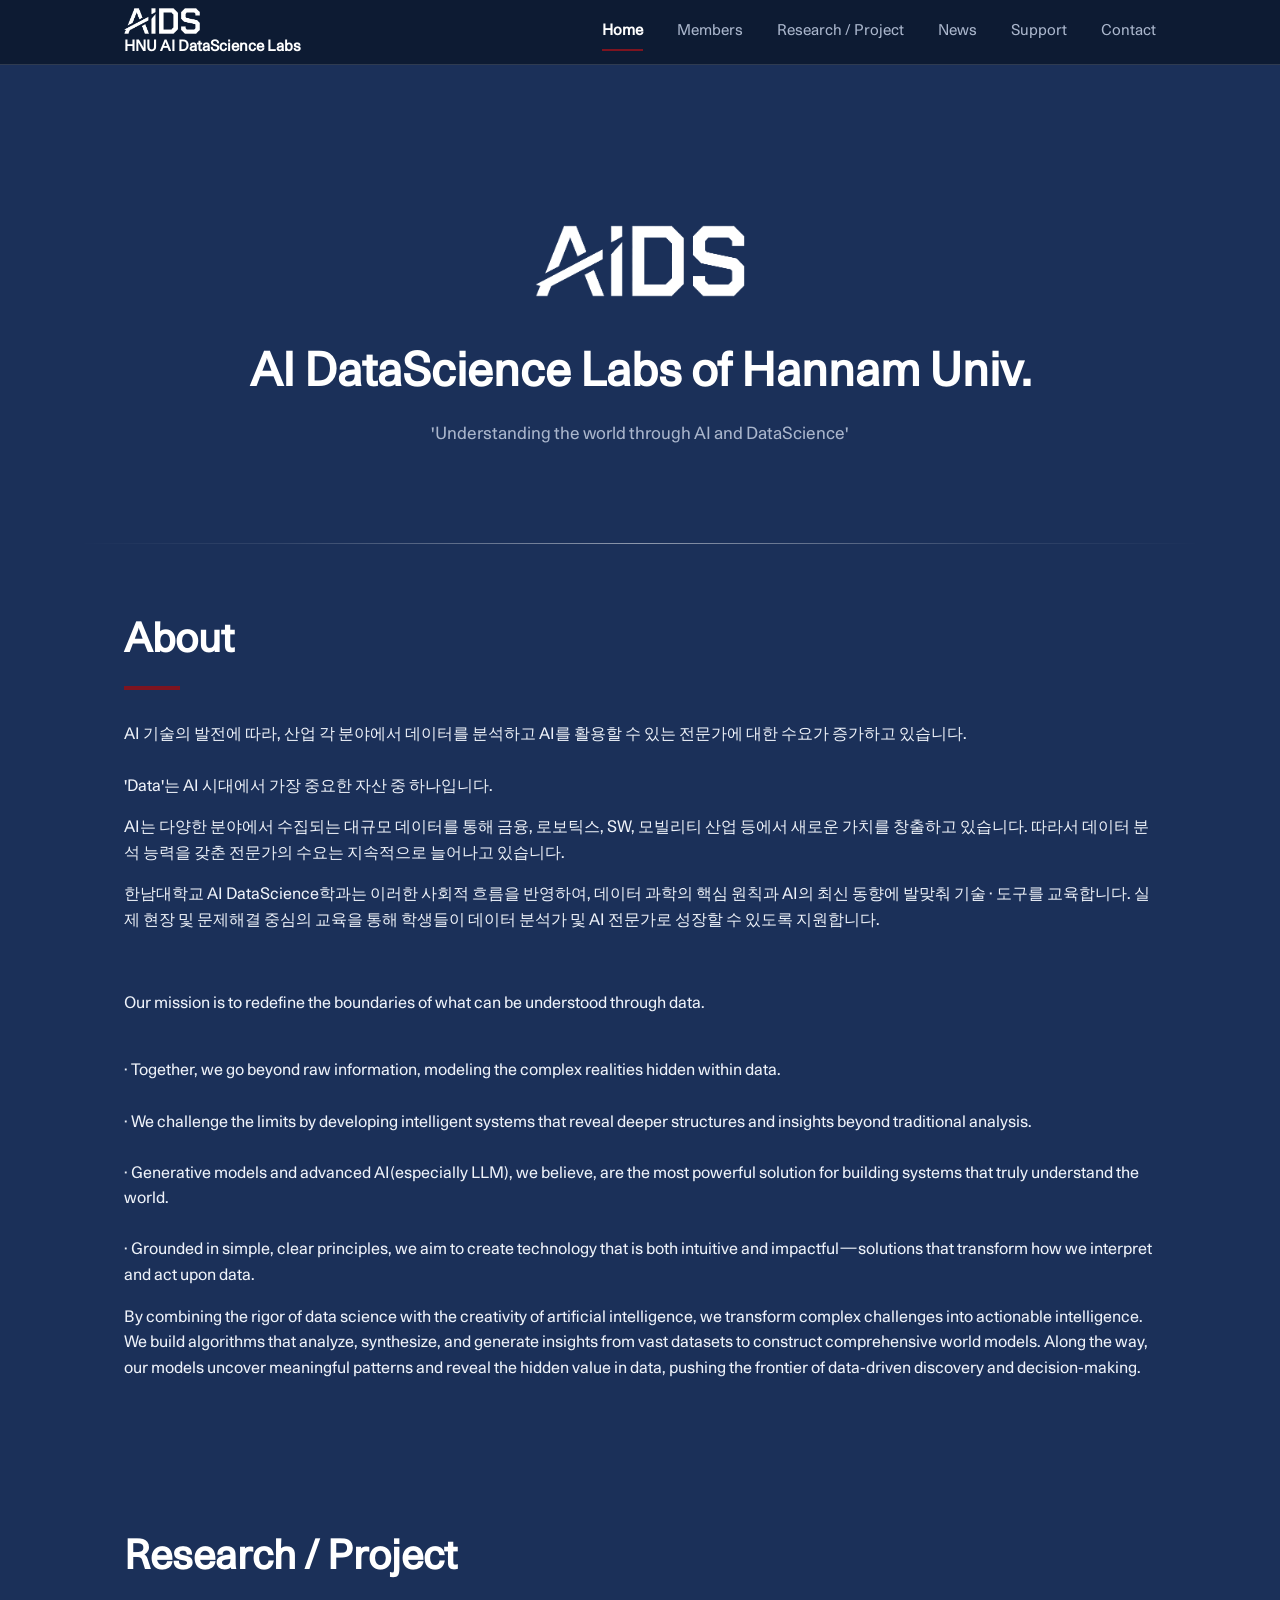
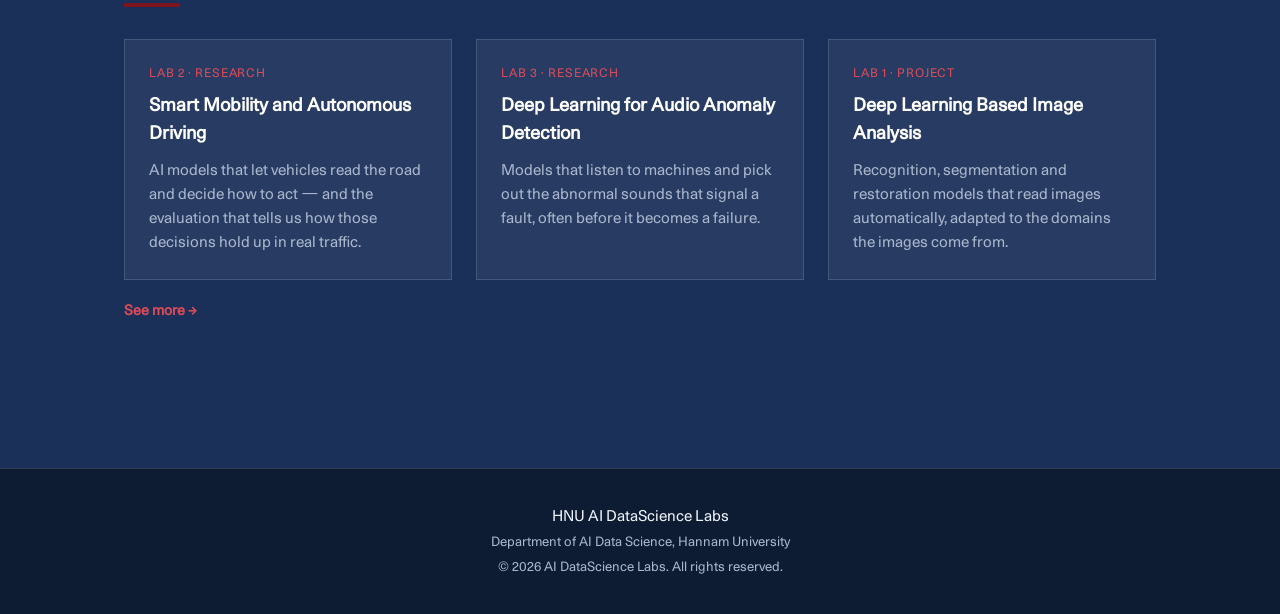
==== index.html @ 81bef3a7 "Add HNU AI DataScience Labs static site Static lab site for Hannam University's AI DataScience labs:" ====
<!DOCTYPE html>
<html lang="en">
<head>
    <meta charset="utf-8">
    <meta name="viewport" content="width=device-width, initial-scale=1.0">
    <title>AI DataScience Labs — Hannam University</title>
    <link rel="stylesheet" href="css/style.css">
</head>
<body>

    <!-- 상단 헤더 (모든 페이지 공통) -->
    <header class="site-header">
        <div class="header-inner">
            <a href="index.html" class="logo">
                <img src="assets/AIDS%20logo.png" alt="AI and DataScience, Hannam University" class="logo-img">
                HNU AI DataScience Labs
            </a>
            <nav class="gnb">
                <a href="index.html" class="active">Home</a>

                <div class="has-dropdown">
                    <a href="members.html">Members</a>
                    <div class="dropdown">
                        <a href="members.html#professor">Professor</a>
                        <a href="members.html#students">Students</a>
                    </div>
                </div>

                <a href="research.html">Research / Project</a>


                <div class="has-dropdown">
                    <a href="news.html">News</a>
                    <div class="dropdown">
                        <a href="news.html#news">News</a>
                        <a href="news.html#notices">Notices</a>
                    </div>
                </div>

                <a href="support.html">Support</a>
                <a href="contact.html">Contact</a>
            </nav>
        </div>
    </header>

    <!-- Hero — 배경은 본문과 동일한 남색 단색, CTA 버튼 없음 -->
    <section class="hero">
        <div class="container">
            <!-- TODO(dummy): 연구실 정식 명칭 확정 시 교체 -->
            <h1 class="hero__title">
                <img class="hero__logo" src="assets/AIDS%20logo.png" alt="AI DataScience Labs">
                <span class="hero__name">AI DataScience Labs of Hannam Univ.</span>
            </h1>
            <p class="hero__tagline">
                <!-- TODO(dummy): 실제 값 필요 -->
                'Understanding the world through AI and DataScience'
            </p>
        </div>
    </section>

    <!-- Hero ↔ About 경계 구분선 (양쪽 여백 + 끝이 흐려지는 선) -->
    <hr class="section-divider">

    <!-- About — 연구 그룹 소개 (숫자 지표 strip 없음) -->
    <section class="section">
        <div class="container">
            <h2 class="page-title">About</h2>
            <!-- TODO(dummy): 실제 값 필요 -->
            <p>
                AI 기술의 발전에 따라, 산업 각 분야에서 데이터를 분석하고 AI를 활용할 수 있는 전문가에 대한 수요가 증가하고 있습니다.
                <Br>
                <br>'Data'는 AI 시대에서 가장 중요한 자산 중 하나입니다. 
                <p>
                AI는 다양한 분야에서 수집되는 대규모 데이터를 통해 금융, 로보틱스, SW, 모빌리티 산업 등에서 새로운 가치를 창출하고 있습니다. 따라서 데이터 분석 능력을 갖춘 전문가의 수요는 지속적으로 늘어나고 있습니다.
                </p>
                <p>한남대학교 AI DataScience학과는 이러한 사회적 흐름을 반영하여, 데이터 과학의 핵심 원칙과 AI의 최신 동향에 발맞춰 기술 · 도구를 교육합니다. 실제 현장 및 문제해결 중심의 교육을 통해 학생들이 데이터 분석가 및 AI 전문가로 성장할 수 있도록 지원합니다.
                </p>
            </p>
            <br>
            <p>
            Our mission is to redefine the boundaries of what can be understood through data.
            <p>
            <br>· Together, we go beyond raw information, modeling the complex realities hidden within data.
            <br>
            <br>· We challenge the limits by developing intelligent systems that reveal deeper structures and insights beyond traditional analysis.
            <br>
            <br>· Generative models and advanced AI(especially LLM), we believe, are the most powerful solution for building systems that truly understand the world.
            <br>
            <br>· Grounded in simple, clear principles, we aim to create technology that is both intuitive and impactful—solutions that transform how we interpret and act upon data.
            </p>
            </p>
            <p>
            By combining the rigor of data science with the creativity of artificial intelligence, we transform complex challenges into actionable intelligence. We build algorithms that analyze, synthesize, and generate insights from vast datasets to construct comprehensive world models. Along the way, our models uncover meaningful patterns and reveal the hidden value in data, pushing the frontier of data-driven discovery and decision-making. 
            </p>
        </div>
    </section>

    <!-- Research Areas 미리보기 -->
    <section class="section">
        <div class="container">
            <h2 class="page-title">Research / Project</h2>
            <!-- 미리보기 3장 — Lab 2 · Lab 3 · Lab 1 에서 한 항목씩. 본문은 research.html 이 담당한다 -->
            <div class="card-grid">
                <div class="card">
                    <span class="card__lab">Lab 2 · Research</span>
                    <h3>Smart Mobility and Autonomous Driving</h3>
                    <p>AI models that let vehicles read the road and decide how to act — and the evaluation that tells us how those decisions hold up in real traffic.</p>
                </div>
                <div class="card">
                    <span class="card__lab">Lab 3 · Research</span>
                    <h3>Deep Learning for Audio Anomaly Detection</h3>
                    <p>Models that listen to machines and pick out the abnormal sounds that signal a fault, often before it becomes a failure.</p>
                </div>
                <div class="card">
                    <span class="card__lab">Lab 1 · Project</span>
                    <h3>Deep Learning Based Image Analysis</h3>
                    <p>Recognition, segmentation and restoration models that read images automatically, adapted to the domains the images come from.</p>
                </div>
            </div>
            <a href="research.html" class="more-link">See more →</a>
        </div>
    </section>


    <!-- 하단 푸터 (모든 페이지 공통) -->
    <footer class="site-footer">
        <div class="container">
            <p>HNU AI DataScience Labs</p>
            <p class="footer-sub">Department of AI Data Science, Hannam University</p>
            <p class="footer-sub">© 2026 AI DataScience Labs. All rights reserved.</p>
        </div>
    </footer>

    <script src="js/main.js"></script>
</body>
</html>
---- css/style.css ----
/* ============================================================
   AI DataScience Labs — 전체 공통 스타일
   구성 순서는 CLAUDE.md 5-1 참고
   색 규칙: 배경 = 남색 / 포인트 = 자주색 + 흰색 (파란색 사용 금지)
   ============================================================ */

/* ---------- 0. 웹폰트 (self-host) ---------- */
/* Polestar Unica77 TT — assets/fonts/ 에 self-host (외부 CDN 의존 없음).
   woff2 우선, woff 폴백. 로딩 중에는 swap 으로 폴백 산세리프를 먼저 보여준다. */
@font-face {
    font-family: "Polestar Unica77 TT";
    src: url("../assets/fonts/unica77.woff2") format("woff2"),
         url("../assets/fonts/unica77.woff") format("woff");
    font-weight: 400;
    font-style: normal;
    font-display: swap;
}

/* ---------- 1. 색상 및 공통 변수 ---------- */
:root {
    /* 배경 — 남색 계열 */
    --navy-deep: #0d1b33;               /* 헤더·푸터 (짙은 남색) */
    --navy-bg: #1b3059;                 /* 본문 배경 (밝은 남색, 전 페이지 공통) */
    --surface: rgba(255, 255, 255, .06);/* 카드·박스 표면 */
    --line: rgba(255, 255, 255, .14);   /* 구분선·테두리 */

    /* 글자 */
    --text: #eef2f9;                    /* 기본 글자 */
    --text-muted: #aab6cc;              /* 보조 글자 */

    /* 포인트 — 짙은 빨강(와인/피색) + 흰색.
       변수명은 --purple 이지만 값은 딥 레드다 (전 페이지가 이 변수를 참조). */
    --purple: #7d1420;                  /* 브랜드 강조(박스·채움·외곽선) — 딥 레드(피색) */
    --purple-dark: #5c0e17;             /* hover·active — 더 짙은 레드 */
    --purple-text: #de4b59;             /* 글자에 쓰는 포인트 — 남색 배경에서 잘 보이도록 밝게 */
    --point-white: #ffffff;             /* 고대비 강조 */

    /* 카테고리 색 — News 배지 · 필터 버튼 공용 */
    --cat-award: #f2c94c;               /* 노랑(골드) */
    --cat-paper: #4fd18b;               /* 초록(민트) */
    --cat-event: #f87171;               /* 빨강(코랄) */

    /* 레이아웃 (전 페이지 공통) */
    --container: 1080px;
    --header-h: 64px;
}

/* ---------- 2. Reset & Base ---------- */
* {
    box-sizing: border-box;
}

body {
    margin: 0;
    /* Polestar Unica77 TT (self-host 웹폰트) → 없으면 제네릭 sans-serif 폴백.
       맨 뒤 제네릭이 없으면 Windows 에서 serif(Times)로 떨어진다. 따옴표는 폰트명에만. */
    font-family: "Polestar Unica77 TT", sans-serif;
    color: var(--text);
    line-height: 1.6;
    background: var(--navy-bg);         /* 그라디언트·배경이미지 사용 안 함 */
}

/* 폼 요소는 body 폰트를 상속하지 않는다 — 브라우저 기본 버튼/입력 폰트를 덮어쓴다 */
button,
input,
textarea,
select {
    font-family: inherit;
}

a {
    color: inherit;
    text-decoration: none;
}

img {
    max-width: 100%;
}

/* ---------- 3. 공통 레이아웃 ---------- */
.container {
    max-width: var(--container);
    margin: 0 auto;
    padding: 0 24px;
}

.section {
    padding: 64px 0;
}

/* 섹션 경계 구분선 — 양쪽 끝을 잇지 않고 여백을 두며, 끝으로 갈수록 흐려진다 */
.section-divider {
    /* 컨테이너(1080px)보다 넓게 — 좌우 80px 여백만 남기고, 초광폭 화면에선 1400px 상한 */
    width: min(calc(100% - 160px), 1400px);
    margin: 0 auto;
    border: 0;
    height: 1px;
    /* 중앙이 가장 진하고, 양끝으로 길게 흐려진다 (평평한 구간 없음) */
    background: linear-gradient(
        to right,
        transparent 0%,
        rgba(255, 255, 255, .10) 18%,
        rgba(255, 255, 255, .50) 50%,
        rgba(255, 255, 255, .10) 82%,
        transparent 100%
    );
}

/* ---------- 4. 헤더 + GNB + 드롭다운 (공통) ---------- */
.site-header {
    background: var(--navy-deep);
    border-bottom: 1px solid var(--line);
    position: sticky;
    top: 0;
    z-index: 100;
}

.header-inner {
    max-width: var(--container);
    margin: 0 auto;
    padding: 0 24px;
    height: var(--header-h);
    display: flex;
    align-items: center;
    justify-content: space-between;
}

/* 로고 이미지 위 · 랩 이름 아래 (세로 배치) */
.logo {
    display: flex;
    flex-direction: column;
    align-items: flex-start;    /* 이미지·텍스트 모두 왼쪽 기준 정렬 */
    gap: 4px;
    font-size: 15px;            /* GNB 링크와 동일 크기 */
    font-weight: 800;
    line-height: 1.2;           /* 헤더 높이(64px) 안에 두 줄이 들어가도록 */
    color: var(--point-white);
    white-space: nowrap;
}

.logo-img {
    height: 26px;
    width: auto;   /* AIDS 로고 — 흰색 + 투명배경 PNG. 별도 filter 불필요 */
}

.gnb {
    display: flex;
    align-items: center;
    gap: 34px;                 /* 'Research / Project' 추가로 항목 간격을 넓힘 */
}

/* 최상위 메뉴 항목 (단일 링크 + 드롭다운 부모 공통) — 모두 같은 15px */
.gnb > a,
.gnb .has-dropdown > a {
    display: block;
    font-size: 15px;
    color: var(--text-muted);
    padding: 6px 0;
    border-bottom: 2px solid transparent;
    white-space: nowrap;       /* 'Research / Project' 가 줄바꿈·축소되지 않도록 */
    flex-shrink: 0;            /* 공간이 부족해도 항목을 줄이지 않는다 */
}

.gnb > a:hover,
.gnb .has-dropdown:hover > a {
    color: var(--point-white);
    border-bottom-color: var(--purple);
}

.gnb a.active {
    color: var(--point-white);
    font-weight: 700;
    border-bottom-color: var(--purple);
}

/* 드롭다운 — PC hover 기준 (모바일/터치 대응은 보류) */
.has-dropdown {
    position: relative;
}

.dropdown {
    display: none;
    position: absolute;
    top: 100%;
    left: 50%;
    transform: translateX(-50%);
    min-width: 150px;
    padding: 6px 0;
    background: var(--navy-deep);
    border: 1px solid var(--line);
    border-top: none;
}

.has-dropdown:hover .dropdown {
    display: block;
}

.dropdown a {
    display: block;
    padding: 9px 16px;
    font-size: 14px;
    color: var(--text-muted);
    white-space: nowrap;
}

.dropdown a:hover {
    background: var(--purple);
    color: var(--point-white);
}

/* ---------- 5. 페이지 제목 ---------- */
.page-title {
    margin: 0 0 32px;
    font-size: 40px;
    font-weight: 800;
    color: var(--point-white);
}

/* 제목 아래 자주색 밑줄 (브랜드 강조) */
.page-title::after {
    content: "";
    display: block;
    width: 56px;
    height: 4px;
    margin-top: 14px;
    background: var(--purple);
}

/* 중앙 배치 modifier — Support · Contact 전용 */
.page-title--center {
    text-align: center;
}

.page-title--center::after {
    margin-left: auto;
    margin-right: auto;
}

/* 한 페이지에 이어붙인 다음 섹션(research.html 의 Project)의 상단 여백 — 앞 섹션과 구분 */
.section-below {
    margin-top: 64px;
}

/* ---------- 6. 탭 패널 표시/숨김 ---------- */
/* 탭 전환은 js/main.js 가 URL 해시(#professor 등)를 읽어 .is-active 를 토글한다 */
.tab-panel {
    display: none;
}

.tab-panel.is-active {
    display: block;
}

/* ---------- 7. 공통 컴포넌트 ---------- */

/* 7-1. 카드 / 카드 그리드 — index 미리보기 섹션 */
.card-grid {
    display: grid;
    grid-template-columns: repeat(3, 1fr);
    gap: 24px;
}

.card {
    padding: 24px;
    background: var(--surface);
    border: 1px solid var(--line);
}

.card h3 {
    margin: 0 0 10px;
    font-size: 18px;
    color: var(--point-white);
}

.card p {
    margin: 0;
    color: var(--text-muted);
    font-size: 15px;
}

/* index 미리보기 카드의 출처 표시 (어느 연구실의 Research/Project 인지).
   글자이므로 채움용 --purple 이 아니라 밝은 --purple-text 를 쓴다 */
.card__lab {
    display: block;
    margin-bottom: 8px;
    font-size: 12px;
    letter-spacing: .08em;
    text-transform: uppercase;
    color: var(--purple-text);
}

/* 7-2. 프로필 행 (이미지 + 제목 + 설명) — members · research 공용 */
.profile-item {
    display: flex;
    gap: 24px;
    padding: 28px 0;
    border-bottom: 1px solid var(--line);
}

.profile-item__thumb {
    flex: 0 0 180px;
}

/* 원본 사진의 비율이 제각각이라 같은 상자에 맞춰 잘라낸다 (얼굴이 위쪽이므로 상단 기준) */
.profile-item__thumb img {
    display: block;
    width: 100%;
    height: 220px;
    object-fit: cover;
    object-position: center 25%;
    border: 1px solid var(--line);
    background: var(--surface);
}

/* research/project 대표 이미지 — 인물 사진과 달리 가로형이라 상자를 눕히고 크롭 기준도 중앙으로 되돌린다 */
.profile-item__thumb--wide {
    flex-basis: 280px;
}

.profile-item__thumb--wide img {
    height: 175px;
    object-position: center center;
}

.profile-item__body h3 {
    margin: 0 0 8px;
    font-size: 20px;
    color: var(--point-white);
}

/* 직급 — 자주색으로 강조 */
.profile-item__role {
    color: var(--purple-text);
    font-weight: 700;
}

.profile-item__body p {
    margin: 0 0 6px;
    color: var(--text-muted);
    font-size: 15px;
}

/* 7-3. 연구실 그룹 구분 — Students 탭 3그룹 */
.lab-group {
    margin-bottom: 48px;
}

/* 연구실 제목 줄 — 왼쪽 이름, 오른쪽 Lab Info 버튼. 밑줄은 이 행이 갖는다 */
.lab-group__head {
    display: flex;
    align-items: baseline;
    justify-content: space-between;
    gap: 16px;
    margin-bottom: 8px;
    padding-bottom: 10px;
    border-bottom: 2px solid var(--purple);
}

.lab-group__title {
    margin: 0;
    font-size: 17px;
    font-weight: 700;
    color: var(--point-white);
}

/* 해당 연구실의 자체 홈페이지로 이동 (새 탭) — CLAUDE.md 3-3 */
.btn-lab-info {
    flex: none;
    color: var(--purple-text);
    font-size: 14px;
    font-weight: 700;
    white-space: nowrap;
}

.btn-lab-info:hover {
    color: var(--point-white);
}

/* 7-4. 게시판 표 — news · notices · support 공용
   (Dashboard .board-table 의 구조만 이식, 색은 전부 위 팔레트로 교체) */
.board-table {
    width: 100%;
    border-collapse: collapse;
    font-size: 15px;
}

.board-table th,
.board-table td {
    padding: 14px 12px;
    border-bottom: 1px solid var(--line);
    text-align: left;
}

.board-table th {
    color: var(--point-white);
    font-weight: 700;
    border-bottom: 2px solid var(--purple);
}

.board-table td {
    color: var(--text-muted);
}

.board-table tbody tr:hover td {
    background: var(--surface);
}

.board-table .col-no,
.board-table .col-date,
.board-table .col-status,
.board-table .col-cat,
.board-table .col-writer,
.board-table .col-file {
    width: 130px;
    text-align: center;
}

.board-table .col-no {
    width: 70px;
}

.board-table .col-title a {
    color: var(--text);
}

.board-table .col-title a:hover {
    color: var(--purple-text);
}

/* 7-5. 뱃지 — News/Notices 분류(Award·Paper·Event), Support 처리상태(Pending·Done) */
.badge {
    display: inline-block;
    padding: 3px 10px;
    font-size: 12px;
    font-weight: 700;
    border: 1px solid transparent;
}

/* 카테고리 배지 — 박스(외곽선)+글자만 색상, 채움 없음. 남색 배경에서 잘 보이는 톤 */
.badge-award {                      /* 노란(골드) 계열 */
    border-color: var(--cat-award);
    color: var(--cat-award);
}

.badge-paper {                      /* 초록(민트) 계열 */
    border-color: var(--cat-paper);
    color: var(--cat-paper);
}

.badge-event {                      /* 빨강(코랄) 계열 */
    border-color: var(--cat-event);
    color: var(--cat-event);
}

.badge-pending {
    border-color: var(--text-muted);
    color: var(--text-muted);
}

.badge-done {
    background: var(--purple);
    color: var(--point-white);
}

/* 7-6. 버튼 · 링크 */
.btn-write {
    display: inline-block;
    padding: 9px 20px;
    background: var(--purple);
    color: var(--point-white);
    font-size: 14px;
    font-weight: 700;
    border: none;
    cursor: pointer;
}

.btn-write:hover {
    background: var(--purple-dark);
}

.more-link {
    display: inline-block;
    margin-top: 20px;
    color: var(--purple-text);
    font-size: 14px;
    font-weight: 700;
}

.more-link:hover {
    color: var(--point-white);
}

/* 7-7. 뒤로가기 화살표 — Support 작성 블록 좌상단 */
.back-arrow {
    display: inline-block;
    margin-bottom: 20px;
    padding: 4px 8px;
    background: none;
    border: none;
    color: var(--text-muted);
    font-size: 22px;
    line-height: 1;
    cursor: pointer;
}

.back-arrow:hover {
    color: var(--purple-text);
}

/* 7-8. Read more 아코디언 — research 항목 본문 확장 (CLAUDE.md 3-5) */
.readmore-body {
    display: none;
}

.readmore-body.is-open {
    display: block;
}

.readmore-toggle {
    background: none;
    border: none;
    padding: 0;
    color: var(--purple-text);
    font-size: 14px;
    font-weight: 700;
    cursor: pointer;
}

.readmore-toggle:hover {
    color: var(--point-white);
}

/* 7-9. News 카테고리 필터 + 카드 리스트 (news.html)
   필터 버튼(All·Award·Paper·Event)으로 .news-card 를 걸러낸다. 카드 클릭 = 원문 새 탭 이동. */
.news-filter {
    display: flex;
    flex-wrap: wrap;
    gap: 10px;
    margin-bottom: 28px;
}

.news-filter__btn {
    padding: 7px 18px;
    background: none;
    border: 1px solid var(--line);
    color: var(--text-muted);
    font-size: 14px;
    font-weight: 700;
    cursor: pointer;
}

.news-filter__btn:hover {
    color: var(--point-white);
    border-color: var(--text-muted);
}

/* 기본(All) 활성 — 포인트색(딥레드) 채움 + 흰 글자 */
.news-filter__btn.is-active {
    background: var(--purple);
    border-color: var(--purple);
    color: var(--point-white);
}

/* 카테고리별 활성 — 각 배지 색으로 채우고, 밝은 채움 위라 글자는 짙은 남색 */
.news-filter__btn.is-active[data-filter="award"] {
    background: var(--cat-award);
    border-color: var(--cat-award);
    color: var(--navy-deep);
}

.news-filter__btn.is-active[data-filter="paper"] {
    background: var(--cat-paper);
    border-color: var(--cat-paper);
    color: var(--navy-deep);
}

.news-filter__btn.is-active[data-filter="event"] {
    background: var(--cat-event);
    border-color: var(--cat-event);
    color: var(--navy-deep);
}

.news-list {
    display: flex;
    flex-direction: column;
}

/* 카드 = 개별 상세 페이지(news-*.html)로 이동하는 링크 */
.news-card {
    display: block;
    padding: 22px 6px;
    border-bottom: 1px solid var(--line);
    color: var(--text);
}

.news-card:hover {
    background: var(--surface);
}

/* 필터에서 숨겨진 카드 */
.news-card.is-hidden {
    display: none;
}

/* 상세 뷰 — 제목 + 사진 + 본문 문단 */
.news-detail__title {
    margin: 14px 0 18px;
    font-size: 26px;
    color: var(--point-white);
}

/* 저자 표기 — 제목 아래 자주색 강조 (Paper 상세) */
.news-detail__authors {
    margin: -8px 0 20px;
    color: var(--purple-text);
    font-weight: 700;
}

.news-detail__img {
    display: block;
    width: 100%;
    max-width: 720px;
    height: auto;
    margin: 0 0 24px;
    border: 1px solid var(--line);
}

.news-detail p {
    color: var(--text);
    margin: 0 0 16px;
}

/* 본문 내 바로가기 링크 — 밑줄 + 자주색 강조 */
.news-detail p a {
    color: var(--purple-text);
    text-decoration: underline;
}

.news-detail p a:hover {
    color: var(--point-white);
}

.news-card__meta {
    display: flex;
    align-items: center;
    gap: 12px;
    margin-bottom: 10px;
}

.news-card__date {
    font-size: 13px;
    color: var(--text-muted);
}

.news-card__title {
    margin: 0 0 8px;
    font-size: 18px;
    color: var(--point-white);
}

.news-card:hover .news-card__title {
    color: var(--purple-text);
}

.news-card__summary {
    margin: 0;
    color: var(--text-muted);
    font-size: 15px;
}

/* 상세 페이지(news-*.html) 상단의 목록 복귀 링크 */
.news-back {
    display: inline-block;
    margin-top: 16px;       /* 헤더와 간격을 넉넉히 */
    margin-bottom: 40px;    /* 아래 본문과도 여유 */
    color: var(--text-muted);
    font-size: 14px;
    font-weight: 700;
}

.news-back:hover {
    color: var(--purple-text);
}

/* ---------- 8. 페이지 전용 ---------- */

/* Hero — index.html 상단. 배경은 본문과 동일한 남색 단색, CTA 버튼 없음 */
.hero {
    padding: 160px 0 96px;
    text-align: center;
}

/* 제목 = AIDS 로고(위) + 랩 이름 텍스트(아래) 세로 배치 */
.hero__title {
    display: flex;
    flex-direction: column;
    align-items: center;
    gap: 48px;
    margin: 0 0 20px;
}

/* AIDS 로고 — 흰색 + 투명배경 PNG. 랩 이름(46px)보다 크게 */
.hero__logo {
    height: 72px;
    width: auto;
}

/* 랩 이름 — 기존 48px보다 2px 작게 */
.hero__name {
    font-size: 46px;
    font-weight: 800;
    color: var(--point-white);
    line-height: 1.2;
}

.hero .hero__tagline {
    margin: 0;
    color: var(--text-muted);
    font-size: 17px;
}

/* Support — 목록 상태 / 작성 상태 전환 (CLAUDE.md 3-7) */
.support-block {
    display: none;
}

.support-block.is-active {
    display: block;
}

.support-head {
    display: flex;
    justify-content: flex-end;
    margin-bottom: 16px;
}

.write-form label {
    display: block;
    margin-bottom: 16px;
    color: var(--text-muted);
    font-size: 14px;
}

.write-form input,
.write-form textarea {
    display: block;
    width: 100%;
    margin-top: 6px;
    padding: 10px 12px;
    background: var(--surface);
    border: 1px solid var(--line);
    color: var(--text);
    font: inherit;
}

.write-form textarea {
    min-height: 200px;
    resize: vertical;
}

.write-form input:focus,
.write-form textarea:focus {
    outline: none;
    border-color: var(--purple);
}

/* Contact — 지도 + 연구실 3블록 */
.map-embed {
    width: 100%;
    height: 380px;
    margin-bottom: 40px;
    border: 1px solid var(--line);
    background: var(--surface);
}

.contact-info h2 {
    font-size: 22px;
    color: var(--point-white);
}

.contact-lab {
    padding: 18px 0;
    border-top: 1px solid var(--line);
    color: var(--text-muted);
}

.contact-lab strong {
    color: var(--point-white);
}

/* 이메일 바로가기 링크 — 밑줄 + 자주색 강조 */
.contact-lab a {
    color: var(--purple-text);
    text-decoration: underline;
}

.contact-lab a:hover {
    color: var(--point-white);
}

/* ---------- 9. 푸터 (공통) ---------- */
.site-footer {
    margin-top: 80px;
    padding: 32px 0;
    background: var(--navy-deep);
    border-top: 1px solid var(--line);
    text-align: center;
}

.site-footer p {
    margin: 4px 0;
    color: var(--text);
    font-size: 15px;
}

.site-footer .footer-sub {
    color: var(--text-muted);
    font-size: 13px;
}

/* ---------- 10. 반응형 (좁은 화면) ---------- */
@media (max-width: 820px) {
    .header-inner {
        flex-direction: column;
        height: auto;
        padding: 14px 20px;
        gap: 12px;
    }

    .gnb {
        gap: 18px;
        flex-wrap: wrap;
        justify-content: center;
    }

    .card-grid {
        grid-template-columns: 1fr;
    }

    .profile-item {
        flex-direction: column;
    }

    .profile-item__thumb {
        flex-basis: auto;
    }

    .hero__name {
        font-size: 30px;
    }

    .hero__logo {
        height: 52px;
    }

    .page-title {
        font-size: 30px;
    }

    /* 좁은 화면에서 표가 넘치면 가로 스크롤 */
    .board-wrap {
        overflow-x: auto;
    }
}
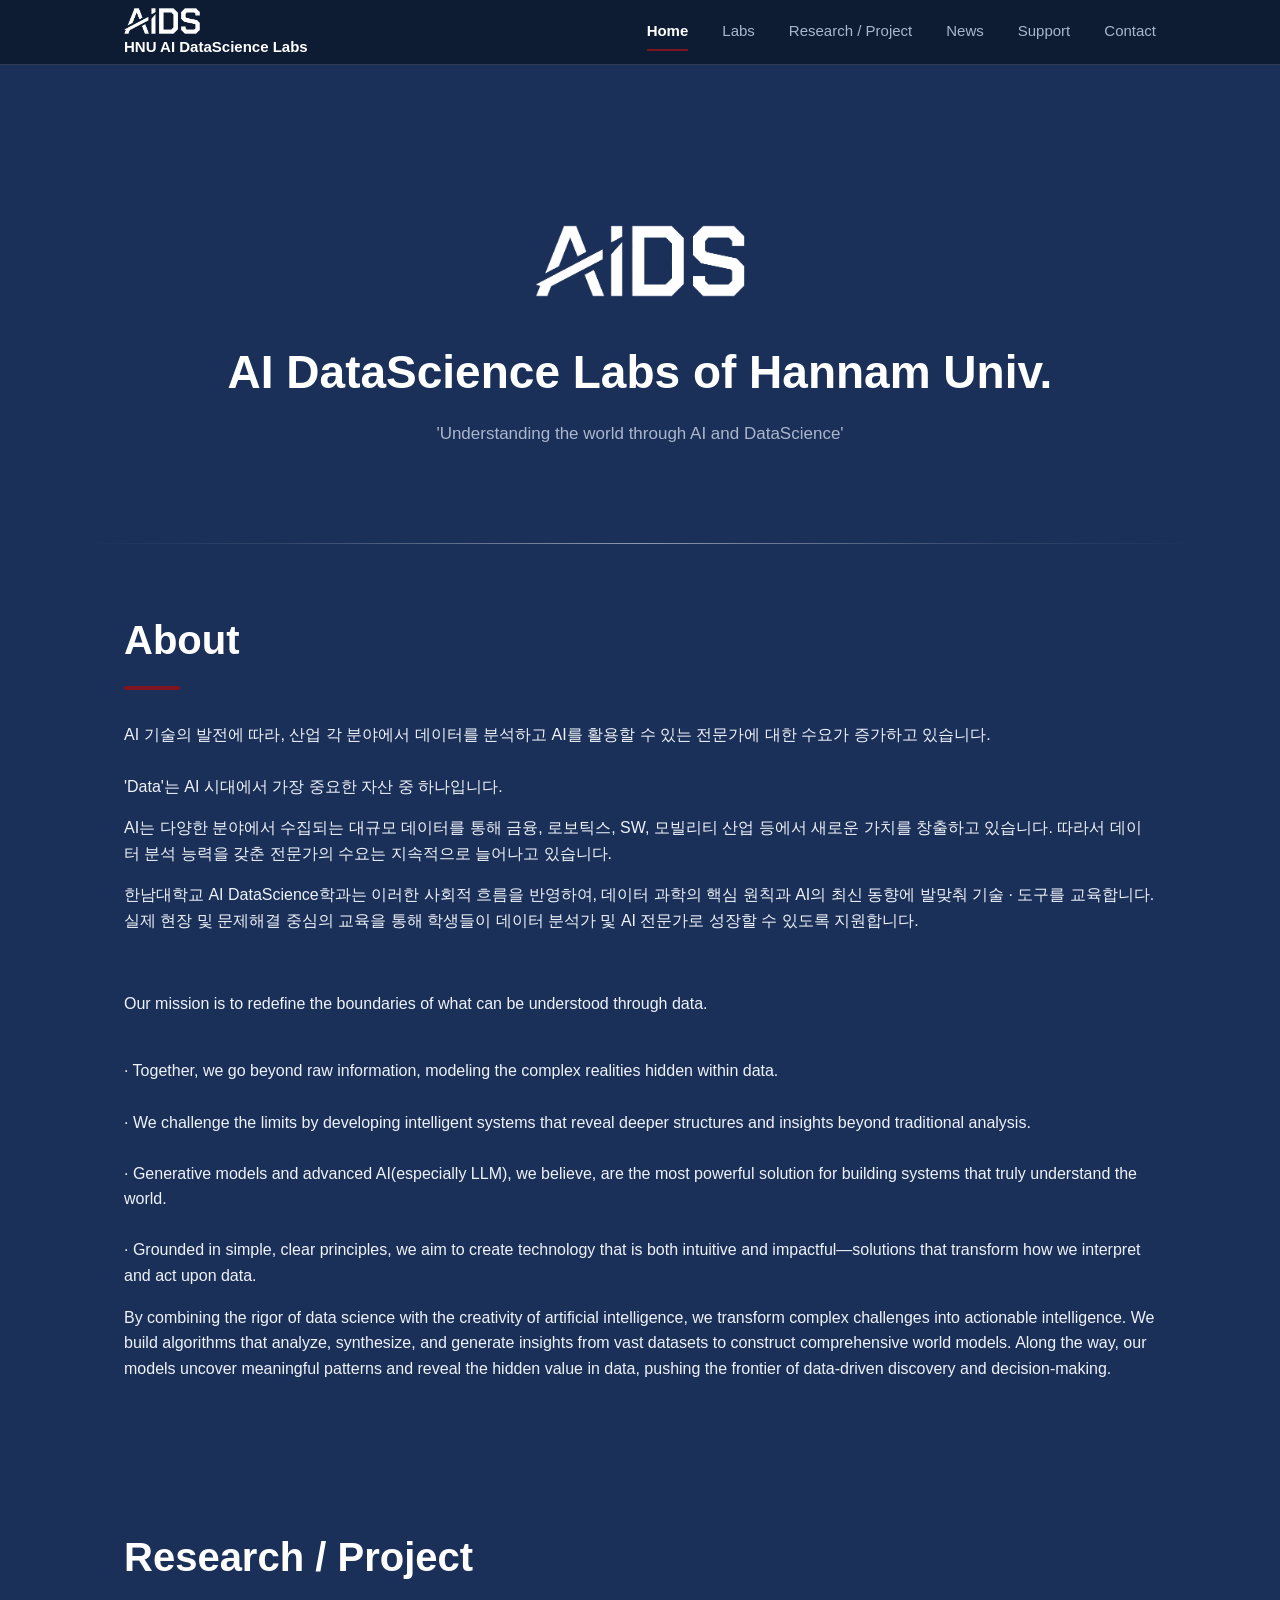
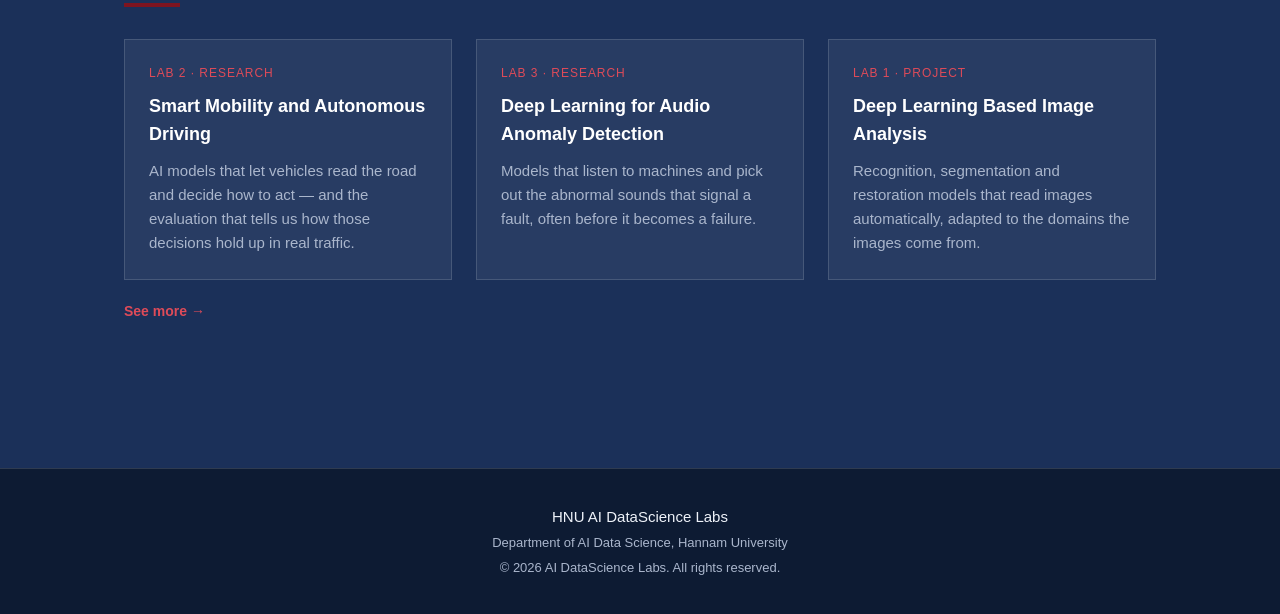
==== commit d37e0051: "Rename Members tab to Labs and split Notices into conference news - members.html -> labs.html; drop " ====
--- a/index.html
+++ b/index.html
@@ -18,13 +18,7 @@
             <nav class="gnb">
                 <a href="index.html" class="active">Home</a>
 
-                <div class="has-dropdown">
-                    <a href="members.html">Members</a>
-                    <div class="dropdown">
-                        <a href="members.html#professor">Professor</a>
-                        <a href="members.html#students">Students</a>
-                    </div>
-                </div>
+                <a href="labs.html">Labs</a>
 
                 <a href="research.html">Research / Project</a>
 
--- a/css/style.css
+++ b/css/style.css
@@ -3,18 +3,6 @@
    구성 순서는 CLAUDE.md 5-1 참고
    색 규칙: 배경 = 남색 / 포인트 = 자주색 + 흰색 (파란색 사용 금지)
    ============================================================ */
-
-/* ---------- 0. 웹폰트 (self-host) ---------- */
-/* Polestar Unica77 TT — assets/fonts/ 에 self-host (외부 CDN 의존 없음).
-   woff2 우선, woff 폴백. 로딩 중에는 swap 으로 폴백 산세리프를 먼저 보여준다. */
-@font-face {
-    font-family: "Polestar Unica77 TT";
-    src: url("../assets/fonts/unica77.woff2") format("woff2"),
-         url("../assets/fonts/unica77.woff") format("woff");
-    font-weight: 400;
-    font-style: normal;
-    font-display: swap;
-}
 
 /* ---------- 1. 색상 및 공통 변수 ---------- */
 :root {
@@ -38,7 +26,6 @@
     /* 카테고리 색 — News 배지 · 필터 버튼 공용 */
     --cat-award: #f2c94c;               /* 노랑(골드) */
     --cat-paper: #4fd18b;               /* 초록(민트) */
-    --cat-event: #f87171;               /* 빨강(코랄) */
 
     /* 레이아웃 (전 페이지 공통) */
     --container: 1080px;
@@ -52,9 +39,8 @@
 
 body {
     margin: 0;
-    /* Polestar Unica77 TT (self-host 웹폰트) → 없으면 제네릭 sans-serif 폴백.
-       맨 뒤 제네릭이 없으면 Windows 에서 serif(Times)로 떨어진다. 따옴표는 폰트명에만. */
-    font-family: "Polestar Unica77 TT", sans-serif;
+    /* 제네릭 키워드만 사용 — 웹폰트를 싣지 않는다. 각 OS 기본 산세리프로 렌더된다. */
+    font-family: sans-serif;
     color: var(--text);
     line-height: 1.6;
     background: var(--navy-bg);         /* 그라디언트·배경이미지 사용 안 함 */
@@ -340,17 +326,13 @@
     font-size: 15px;
 }
 
-/* 7-3. 연구실 그룹 구분 — Students 탭 3그룹 */
+/* 7-3. 연구실 그룹 구분 — Labs 페이지 3그룹 */
 .lab-group {
     margin-bottom: 48px;
 }
 
-/* 연구실 제목 줄 — 왼쪽 이름, 오른쪽 Lab Info 버튼. 밑줄은 이 행이 갖는다 */
+/* 연구실 제목 줄 — 이름만 놓고 밑줄은 이 행이 갖는다 */
 .lab-group__head {
-    display: flex;
-    align-items: baseline;
-    justify-content: space-between;
-    gap: 16px;
     margin-bottom: 8px;
     padding-bottom: 10px;
     border-bottom: 2px solid var(--purple);
@@ -363,17 +345,38 @@
     color: var(--point-white);
 }
 
-/* 해당 연구실의 자체 홈페이지로 이동 (새 탭) — CLAUDE.md 3-3 */
+/* 한 연구실 안의 교수 행들은 구분선 없이 이어 붙이고, 그룹의 마지막 행만 밑줄을 갖는다
+   (Lab 2 처럼 교수가 여럿이어도 그룹 전체가 하나의 상자로 읽히도록) */
+.lab-group .profile-item {
+    border-bottom: none;
+}
+
+.lab-group .profile-item:last-child {
+    border-bottom: 1px solid var(--line);
+}
+
+/* 해당 연구실의 자체 홈페이지로 이동 (새 탭) — CLAUDE.md 3-3
+   그룹 마지막 교수 행 안에 넣어 그룹 상자의 오른쪽 아래 모서리에 붙인다.
+   크기는 프로필 사진(180×220)의 1/4 면적 — 사진 폭은 그대로 두고 높이만 1/4로 줄인 가로형 박스 */
 .btn-lab-info {
-    flex: none;
-    color: var(--purple-text);
+    display: inline-flex;
+    align-items: center;
+    justify-content: center;
+    align-self: flex-end;
+    margin-left: auto;
+    width: 180px;
+    height: 55px;
+    background: var(--purple);
+    border: 1px solid var(--purple);
+    color: var(--point-white);
     font-size: 14px;
     font-weight: 700;
     white-space: nowrap;
 }
 
 .btn-lab-info:hover {
-    color: var(--point-white);
+    background: var(--purple-dark);
+    border-color: var(--purple-dark);
 }
 
 /* 7-4. 게시판 표 — news · notices · support 공용
@@ -427,7 +430,8 @@
     color: var(--purple-text);
 }
 
-/* 7-5. 뱃지 — News/Notices 분류(Award·Paper·Event), Support 처리상태(Pending·Done) */
+/* 7-5. 뱃지 — News 분류(Award·Paper), Support 처리상태(Pending·Done).
+   Notices 에는 뱃지를 달지 않는다 (CLAUDE.md 3-8) */
 .badge {
     display: inline-block;
     padding: 3px 10px;
@@ -445,11 +449,6 @@
 .badge-paper {                      /* 초록(민트) 계열 */
     border-color: var(--cat-paper);
     color: var(--cat-paper);
-}
-
-.badge-event {                      /* 빨강(코랄) 계열 */
-    border-color: var(--cat-event);
-    color: var(--cat-event);
 }
 
 .badge-pending {
@@ -531,7 +530,8 @@
 }
 
 /* 7-9. News 카테고리 필터 + 카드 리스트 (news.html)
-   필터 버튼(All·Award·Paper·Event)으로 .news-card 를 걸러낸다. 카드 클릭 = 원문 새 탭 이동. */
+   필터 버튼(All·Award·Paper)으로 .news-card 를 걸러낸다. 카드 클릭 = 사이트 안의 상세 페이지로 이동.
+   Notices 탭은 같은 카드 리스트를 필터·뱃지 없이 재사용한다. */
 .news-filter {
     display: flex;
     flex-wrap: wrap;
@@ -571,12 +571,6 @@
 .news-filter__btn.is-active[data-filter="paper"] {
     background: var(--cat-paper);
     border-color: var(--cat-paper);
-    color: var(--navy-deep);
-}
-
-.news-filter__btn.is-active[data-filter="event"] {
-    background: var(--cat-event);
-    border-color: var(--cat-event);
     color: var(--navy-deep);
 }
 
